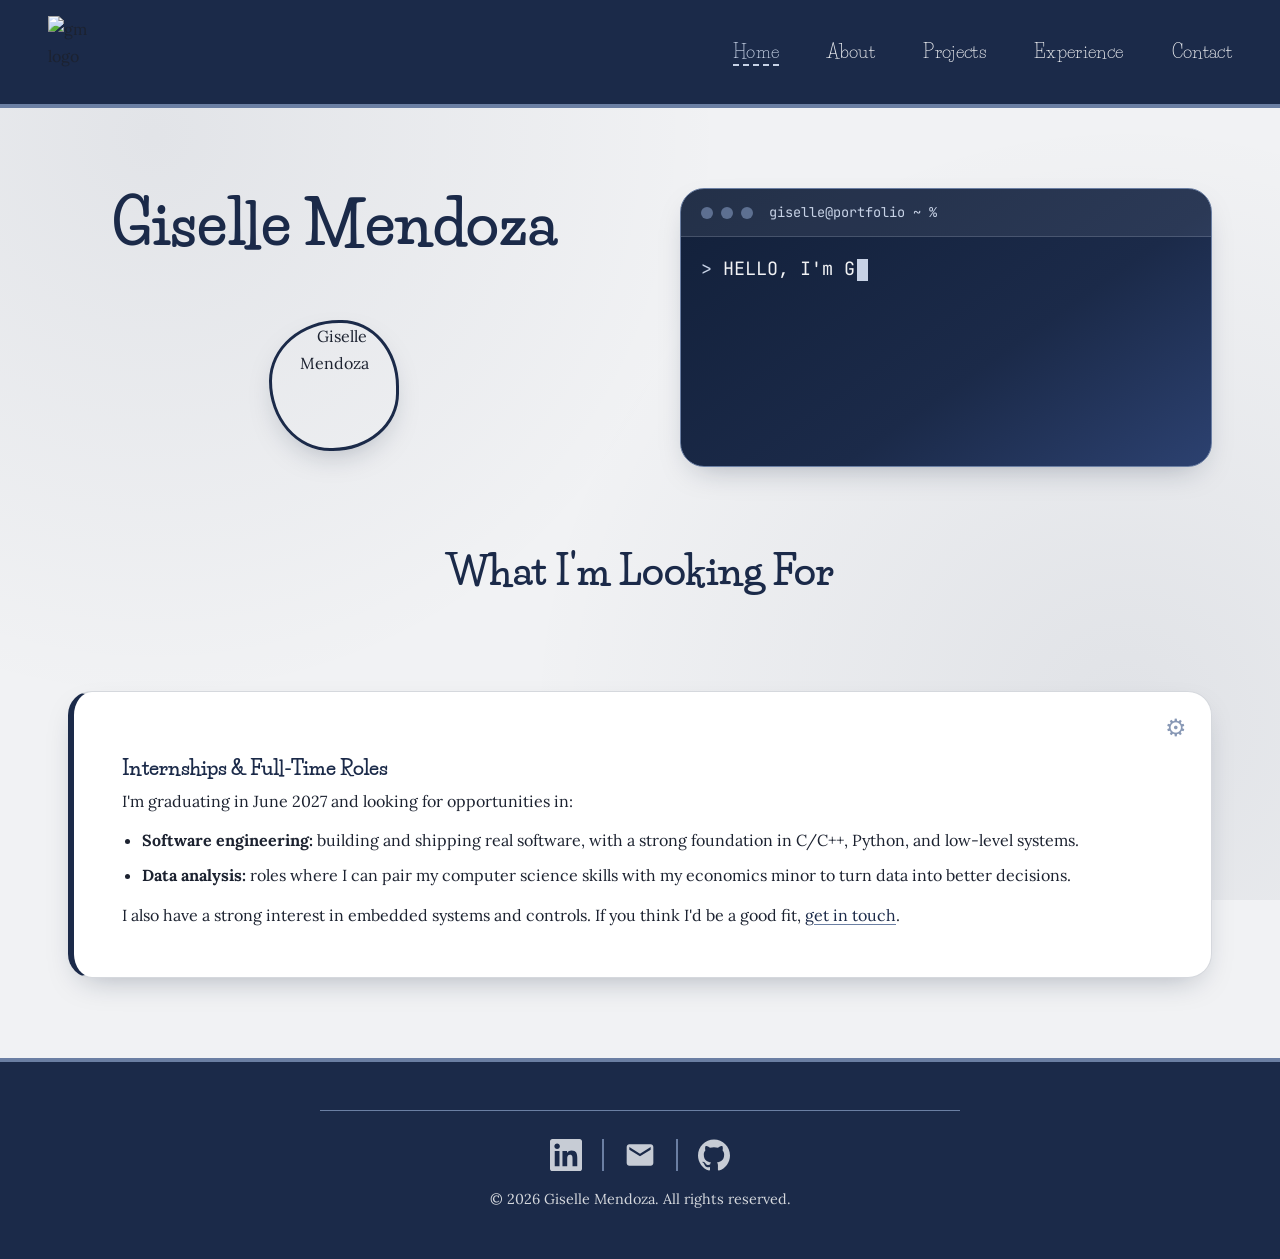
==== index.html @ f3e76660 "doneish" ====
<!DOCTYPE html>
<html lang="en">
<head>
  <meta charset="UTF-8">
  <meta name="viewport" content="width=device-width, initial-scale=1">
  <meta name="description" content="Giselle Mendoza: Computer Engineering student at UC San Diego looking for software engineering and data analysis roles">
  <title>Giselle Mendoza | Portfolio</title>

  <link rel="preconnect" href="https://fonts.googleapis.com">
  <link rel="preconnect" href="https://fonts.gstatic.com" crossorigin>
  <link href="https://fonts.googleapis.com/css2?family=Life+Savers:wght@400;700;800&family=Lora:wght@400;500&family=JetBrains+Mono:wght@400;500&display=swap" rel="stylesheet">

  <link rel="stylesheet" href="style.css">
  <noscript>
    <style>
      header nav { display: block !important; position: static !important; }
      .menu-toggle { display: none !important; }
    </style>
  </noscript>
</head>

<body>
  <header>
    <img src="logo.svg" alt="gm logo" width="150" height="150">
    <button class="menu-toggle" aria-label="Open navigation menu" aria-expanded="false">☰</button>
    <nav>
      <ul>
        <li><a href="index.html" aria-current="page">Home</a></li>
        <li><a href="about.html">About</a></li>
        <li><a href="projects.html">Projects</a></li>
        <li><a href="experience.html">Experience</a></li>
        <li><a href="contact.html">Contact</a></li>
      </ul>
    </nav>
  </header>

  <main>
    <section id="home">
      <h1>Giselle Mendoza</h1>
      <div class="terminal">
        <div class="terminal-bar" aria-hidden="true">
          <i></i><i></i><i></i>
          <span class="terminal-title">giselle@portfolio ~ %</span>
        </div>
        <p class="typewriter">
          HELLO, I'm Giselle! I love figuring out how things work.
          From circuits to code and exploring the intersection of 
          hardware and software. When I'm not building something, 
          you'll probably find me at a concert or planning my next trip
        </p>
      </div>
      <figure>
        <img src="g4.JPG" alt="Giselle Mendoza" width="500" height="500">
      </figure>
    </section>

    <section id="looking-for" class="page-section">
      <h2>What I'm Looking For</h2>
      <section class="card">
        <h3>Internships &amp; Full-Time Roles</h3>
        <p>I'm graduating in June 2027 and looking for opportunities in:</p>
        <ul>
          <li><strong>Software engineering:</strong> building and shipping real software, with a strong foundation in C/C++, Python, and low-level systems.</li>
          <li><strong>Data analysis:</strong> roles where I can pair my computer science skills with my economics minor to turn data into better decisions.</li>
        </ul>
        <p>I also have a strong interest in embedded systems and controls. If you think I'd be a good fit, <a href="contact.html">get in touch</a>.</p>
      </section>
    </section>

  </main>

  <footer>
    <hr>
    <address class="social-icons">
      <a href="https://www.linkedin.com/in/giselle-mendoza" target="_blank" rel="noopener noreferrer">
        <img src="linkedin-light.svg" alt="LinkedIn" width="32" height="32">
      </a>
      <a href="mailto:g1mendoza@ucsd.edu">
        <img src="email-light.svg" alt="Email" width="32" height="32">
      </a>
      <a href="https://github.com/g1mendoza" target="_blank" rel="noopener noreferrer">
        <img src="github-light.svg" alt="GitHub" width="32" height="32">
      </a>
    </address>
    <p>&copy; 2026 Giselle Mendoza. All rights reserved.</p>
  </footer>


  <script src="jas.js"></script>
</body>
</html>
---- style.css ----
/* ==========================================================================
   Giselle Mendoza — Personal Site
   Aesthetic: Professional (navy, light gray)
   Same layout and behavior as the original; only the colors and fonts changed.
========================================================================== */

:root {
  /* Color palette */
  --color-white: #ffffff;
  --color-page: #f1f2f4;        /* light gray page background */
  --color-gray: #d5d8dd;
  --color-gray-dark: #5b6270;
  --color-navy: #1b2a49;        /* main navy */
  --color-navy-dark: #12203a;
  --color-navy-mid: #2c4170;    /* hover shade */
  --color-steel: #6b7fa3;       /* soft blue-gray accent */
  --color-ice: #c7d2e6;         /* light highlight on navy */
  --color-text: #1c2230;

  /* Typography */
  --font-heading: "Life Savers", serif;
  --font-body: "Lora", Georgia, serif;
  --font-mono: "JetBrains Mono", "Courier New", monospace;

  /* Sizes */
  --text-lg: 1.25rem;
  --text-xl: clamp(2.25rem, 6vw, 3.75rem);

  /* Spacing */
  --space-sm: 1rem;
  --space-md: 1.75rem;
  --space-lg: 3rem;
  --space-xl: 5rem;

  /* Effects */
  --radius-soft: 1.5rem;
  --radius-frame: 55% 45% 52% 48% / 48% 52% 45% 55%;
  --shadow-soft: 0 12px 32px -14px rgba(18, 32, 58, 0.35);

  --border-ribbon: 3px solid var(--color-navy);
  --border-thin: 1px solid var(--color-navy);
}

/* Global */
* { box-sizing: border-box; }

img {
  max-width: 100%;
  height: auto;
  display: block;
}

body {
  margin: 0;
  font-family: var(--font-body);
  color: var(--color-text);
  background-color: var(--color-page);
  background-image:
    radial-gradient(circle at 12% 15%, rgba(27, 42, 73, 0.07), transparent 42%),
    radial-gradient(circle at 88% 80%, rgba(27, 42, 73, 0.08), transparent 45%);
  background-attachment: fixed;
  line-height: 1.7;
}

h1, h2, h3 {
  font-family: var(--font-heading);
  font-weight: 800;
  color: var(--color-navy);
  line-height: 1.2;
  margin-top: 0;
}

a {
  color: var(--color-navy);
  text-decoration: underline;
  text-decoration-color: var(--color-steel);
  text-underline-offset: 3px;
  transition: color 0.2s ease;
}
a:hover { color: var(--color-navy-mid); }

/* Keyboard focus indicator (only shows for Tab navigation, not mouse clicks) */
a:focus-visible,
button:focus-visible {
  outline: 3px solid var(--color-navy);
  outline-offset: 3px;
  border-radius: 4px;
}

/* Turns off movement for people who have reduced motion turned on */
@media (prefers-reduced-motion: reduce) {
  * { transition: none !important; }
}

/* Header */
header {
  position: sticky;      /* stays in place when you scroll */
  top: 0;
  z-index: 100;          /* keeps it above the cards when they slide under it */
  background-color: var(--color-navy);
  border-block-end: 4px solid var(--color-steel);
  padding: var(--space-sm) var(--space-lg);
  display: flex;
  align-items: center;
  transition: background-color 0.3s ease;
}

/* jas.js adds this class once you scroll down: the header turns see-through.
   The 4th number in rgba() is the opacity (lower = more see-through). */
header.scrolled {
  background-color: rgba(27, 42, 73, 0.85);
  backdrop-filter: blur(8px);
  -webkit-backdrop-filter: blur(8px);
}

header img {
  width: 4.5rem;
  height: 4.5rem;
  object-fit: contain;
}

/* Pushes the nav to the far right */
header nav { margin-inline-start: auto; }

header ul {
  list-style: none;
  display: flex;
  flex-wrap: wrap;
  gap: var(--space-md) var(--space-lg);
  margin: 0;
  padding: 0;
}

header a {
  color: var(--color-page);
  text-decoration: none;
  font-family: var(--font-heading);
  font-size: 1.1rem;
  letter-spacing: 0.02em;
  padding-bottom: 2px;
  border-block-end: 2px dashed transparent;
  transition: border-color 0.2s ease, color 0.2s ease;
}

/* The link for the page you're on (needs aria-current="page" in the HTML) */
header a[aria-current="page"] {
  color: var(--color-ice);
  border-block-end-color: var(--color-ice);
}

header a:hover:not([aria-current="page"]) {
  color: var(--color-ice);
  border-block-end-color: var(--color-ice);
}

header a:focus-visible,
header button:focus-visible,
footer a:focus-visible {
  outline-color: var(--color-ice);
}

/* Hamburger menu button (hidden on desktop) */
.menu-toggle {
  display: none;
  margin-left: auto;
  background: none;
  border: none;
  font-size: 2rem;
  color: var(--color-page);
  cursor: pointer;
}

/* Phone / small screen layout */
@media (max-width: 800px) {
  header { position: sticky; padding: var(--space-sm) var(--space-md); }

  .menu-toggle { display: block; }

  header nav {
    display: none;          /* hidden until jas.js adds the "open" class */
    position: absolute;
    top: 100%;
    right: 1rem;
    z-index: 10;
    background: var(--color-navy-dark);
    padding: var(--space-md);
    border-radius: var(--radius-soft);
    box-shadow: var(--shadow-soft);
    border: 1px solid var(--color-steel);
  }

  header nav.open { display: block; }

  header nav ul {
    flex-direction: column;
    gap: var(--space-sm);
  }
}

/* Home page (index.html) — two-column layout */
#home {
  display: grid;
  grid-template-columns: 1fr;
  gap: var(--space-md);
  max-width: 75rem;
  margin: 0 auto;
  padding: var(--space-lg) var(--space-md) var(--space-xl);
}

/* Portrait / narrow screens: name, then photo, then the typed intro */
#home h1       { order: 1; margin-bottom: 0; }
#home figure   { order: 2; }
#home .terminal {
  order: 3;
  width: 100%;
  max-width: 38rem;
  justify-self: center;
}

/* The "terminal window" that holds the typed intro */
.terminal {
  background: linear-gradient(145deg, var(--color-navy-dark) 0%, var(--color-navy) 60%, var(--color-navy-mid) 100%);
  border-radius: var(--radius-soft);
  box-shadow: var(--shadow-soft);
  overflow: hidden;
  border: 1px solid var(--color-steel);
}

.terminal-bar {
  display: flex;
  align-items: center;
  gap: 0.5rem;
  padding: 0.75rem 1.25rem;
  background: rgba(255, 255, 255, 0.07);
  border-bottom: 1px solid rgba(199, 210, 230, 0.2);
  font-family: var(--font-mono);
  font-size: 0.85rem;
  color: var(--color-ice);
}
.terminal-bar i {
  width: 0.75rem;
  height: 0.75rem;
  border-radius: 50%;
  background: var(--color-steel);
  opacity: 0.8;
}
.terminal-title { margin-left: 0.5rem; }

.terminal .typewriter {
  margin: 0;
  padding: var(--space-sm) 1.25rem 1.25rem;
  font-family: var(--font-mono);
  font-size: clamp(0.95rem, 1.5vw, 1.15rem);
  line-height: 1.75;
  color: var(--color-page);
}
/* The ">" at the start of the line (decorative, screen readers skip it) */
.terminal .typewriter::before {
  content: "> ";
  content: "> " / "";
  color: var(--color-ice);
}
.terminal .cursor { background: var(--color-ice); height: 1.2em; width: 0.6em; }

#home h1 {
  color: var(--color-navy);
  font-size: var(--text-xl);
  margin-bottom: var(--space-sm);
  text-align: center;
}

#home figure {
  margin: 0;
  text-align: center;
  justify-self: center;
}

#home figure img {
  width: min(65%, 280px);
  aspect-ratio: 1 / 1;
  margin-inline: auto;
  object-fit: cover;
  border-radius: var(--radius-frame);
  box-shadow: var(--shadow-soft);
  border: var(--border-ribbon);
  transition: border-radius 0.6s ease;
}

/* The blob-shaped photo smooths into a rounded rectangle on hover */
#home figure:hover img { border-radius: var(--radius-soft); }

/* Wide + horizontal screens (laptops, landscape tablets): two columns.
   Name and photo on the left, typed intro on the right. */
@media (min-width: 800px) and (orientation: landscape) {
  #home {
    grid-template-columns: 1fr 1fr;
    column-gap: var(--space-xl);
    row-gap: var(--space-md);
    align-items: start;
    padding: var(--space-xl) var(--space-md);
  }
  #home h1 { grid-column: 1; grid-row: 1; order: 0; margin-bottom: var(--space-sm); }
  #home figure { grid-column: 1; grid-row: 2; order: 0; }
  #home figure img { width: min(90%, 560px); }
  #home .terminal {
    grid-column: 2;
    grid-row: 1 / span 2;
    align-self: center;
    order: 0;
    max-width: none;
  }
}

/* Shared layout for About, Projects, Experience, Contact */
.page-section {
  display: flex;
  flex-wrap: wrap;
  gap: var(--space-xl);
  max-width: 75rem;
  margin: 0 auto;
  padding: var(--space-xl) var(--space-md);
}

.page-section > h1 {
  flex-basis: 100%;
  text-align: center;
  font-size: clamp(2.5rem, 5vw, 4rem);
  color: var(--color-navy);
  margin: 0 0 var(--space-lg);
}

/* Photos on the About page */
.page-section > figure {
  flex-basis: 100%;
  margin: 0;
  text-align: center;
}
.page-section > figure img {
  margin-inline: auto;
  border-radius: var(--radius-soft);
  border: var(--border-ribbon);
  box-shadow: var(--shadow-soft);
}

/* Cards */
.card {
  position: relative;
  flex: 1 1 100%;
  background-color: var(--color-white);
  padding: var(--space-lg);
  border-radius: var(--radius-soft);
  border: 1px solid var(--color-gray);
  border-left: 6px solid var(--color-navy);
  box-shadow: var(--shadow-soft);
  overflow: hidden;
  transition: transform 0.3s ease, box-shadow 0.3s ease, border-left-color 0.3s ease;
}

.card:hover {
  transform: translateY(-8px);
  box-shadow: 0 18px 40px -16px rgba(18, 32, 58, 0.4);
  border-left-color: var(--color-steel);
}

/* Little gear in the corner of each card */
.card::before {
  content: "⚙";
  position: absolute;
  top: 1rem;
  right: 1.5rem;
  color: var(--color-steel);
  font-size: 1.5rem;
  opacity: 0.8;
}

.card h2 { font-size: 1.7rem; margin-bottom: 0.5rem; padding-right: 2.5rem; }
.card h3 { font-size: 1.25rem; margin: 1rem 0 0.25rem; color: var(--color-navy); }
.card ul, .card ol { padding-left: 1.25rem; margin: 0.75rem 0; }
.card li { margin-bottom: 0.5rem; }
.card p { margin: 0.5rem 0 0; }
.card span { color: var(--color-gray-dark); font-size: 0.9rem; }
.card img { margin-bottom: var(--space-sm); }

/* Contact form */
fieldset {
  background: var(--color-white);
  border: 1px solid var(--color-gray);
  border-radius: var(--radius-soft);
  padding: var(--space-md);
  flex: 1 1 100%;
}
legend {
  font-family: var(--font-heading);
  color: var(--color-navy);
  padding: 0 0.5rem;
}
label { display: block; margin-top: 1rem; }
input, textarea {
  width: 100%;
  background: var(--color-page);
  color: var(--color-text);
  border: 1px solid var(--color-gray);
  border-radius: 8px;
  padding: 0.6rem;
  font: inherit;
}
input:focus, textarea:focus {
  outline: 2px solid var(--color-navy-mid);
  background: var(--color-white);
}
progress { display: block; width: 100%; margin: 1rem 0; accent-color: var(--color-navy-mid); }

button[type="submit"], #thanks button {
  background: var(--color-navy);
  color: var(--color-white);
  border: none;
  border-radius: 999px;
  padding: 0.6rem 1.5rem;
  font-family: var(--font-heading);
  cursor: pointer;
  transition: background 0.2s ease;
}
button[type="submit"]:hover, #thanks button:hover { background: var(--color-navy-mid); }

dialog {
  margin: auto;
  background: var(--color-white);
  color: var(--color-text);
  border: 1px solid var(--color-gray);
  border-radius: var(--radius-soft);
  padding: var(--space-md);
}
dialog::backdrop { background: rgba(18, 32, 58, 0.6); }

/* Footer */
footer {
  background-color: var(--color-navy);
  border-block-start: 4px solid var(--color-steel);
  color: var(--color-gray);
  padding: var(--space-lg) var(--space-md);
  text-align: center;
}

footer p {
  margin: 0;
  font-size: 0.9rem;
}

/* Extra sections on the home page */
.page-section > h2 {
  flex-basis: 100%;
  text-align: center;
  font-size: clamp(1.8rem, 4vw, 2.5rem);
  color: var(--color-navy);
  margin: 0 0 var(--space-sm);
}

/* The home page sections sit closer to the intro above them */
#home + .page-section,
.page-section + .page-section {
  padding-top: 0;
}

/* Tighter grid for side-by-side cards */
.page-section.compact { gap: var(--space-md); }
.card-half { flex: 1 1 20rem; }
.card h4 {
  font-family: var(--font-heading);
  font-size: 1.1rem;
  color: var(--color-navy-mid);
  margin: 1.25rem 0 0.1rem;
}

/* Pill-shaped tags (for the places you've been) */
.tags {
  display: flex;
  flex-wrap: wrap;
  gap: 0.5rem;
  list-style: none;
  padding: 0;
  margin: 0.75rem 0 0;
}
.card ul.tags { padding-left: 0; }
.tags li {
  background: var(--color-page);
  border: 1px solid var(--color-gray);
  border-radius: 999px;
  padding: 0.2rem 0.9rem;
  margin: 0;
  font-size: 0.95rem;
}

/* About page: text on the left, photo on the right */
.about-layout {
  flex-basis: 100%;
  display: grid;
  grid-template-columns: minmax(0, 1fr) 20rem;
  gap: var(--space-xl);
  align-items: start;
}

.about-main {
  display: flex;
  flex-direction: column;
  gap: var(--space-lg);
}
.about-main .card { flex: none; }

.about-subheading {
  font-size: clamp(1.8rem, 4vw, 2.5rem);
  color: var(--color-navy);
  margin: var(--space-md) 0 0;
}

/* The photo stays in view on the right as you scroll */
.about-photo {
  position: sticky;
  top: 8rem;
  margin: 0;
}
.about-photo img {
  width: 100%;
  border-radius: var(--radius-soft);
  border: var(--border-ribbon);
  box-shadow: var(--shadow-soft);
}

/* Coursework groups side by side */
.course-columns {
  display: grid;
  grid-template-columns: repeat(2, 1fr);
  gap: var(--space-lg);
  align-items: start;
  margin-top: var(--space-sm);
}
.course-columns h3 { margin-top: 0; }
.course-columns div > ul + h3 { margin-top: var(--space-md); }

/* Tablets and phones: photo goes on top, everything stacks */
@media (max-width: 900px) {
  .about-layout { grid-template-columns: 1fr; gap: var(--space-lg); }
  .about-photo {
    order: -1;
    position: static;
    max-width: 20rem;
    margin-inline: auto;
  }
  .course-columns { grid-template-columns: 1fr; }
}

/* Typewriter intro */
.typewriter { min-height: 1.6em; }

.cursor {
  display: inline-block;
  width: 2px;
  height: 1.1em;
  margin-left: 2px;
  vertical-align: text-bottom;
  background: var(--color-navy);
  animation: blink 1s steps(1) infinite;
}
@keyframes blink { 50% { opacity: 0; } }

/* Text that screen readers can read but isn't shown on the page */
.sr-only {
  position: absolute;
  width: 1px;
  height: 1px;
  margin: -1px;
  padding: 0;
  overflow: hidden;
  clip: rect(0, 0, 0, 0);
  white-space: nowrap;
  border: 0;
}

/* Home page: name and photo fade in when the page loads */
@keyframes fade-up {
  from { opacity: 0; transform: translateY(16px); }
  to   { opacity: 1; transform: none; }
}
#home h1     { animation: fade-up 0.8s ease both; }
#home figure { animation: fade-up 0.8s ease 0.3s both; }

@media (prefers-reduced-motion: reduce) {
  #home h1, #home figure { animation: none; }
  .cursor { animation: none; }
}

/* Footer: line, then icon links separated by little dividers */
footer hr {
  border: 0;
  border-top: 1px solid var(--color-steel);
  max-width: 40rem;
  margin: 0 auto var(--space-md);
}

.social-icons {
  display: flex;
  justify-content: center;
  align-items: center;
  margin-bottom: var(--space-sm);
  font-style: normal;
}
.social-icons a {
  display: flex;
  padding: 0 1.25rem;
  border: 0;
  text-decoration: none;
}
.social-icons a + a { border-left: 2px solid var(--color-steel); }
.social-icons img {
  width: 2rem;
  height: 2rem;
  opacity: 0.85;
  transition: opacity 0.2s ease, transform 0.2s ease;
}
.social-icons a:hover img,
.social-icons a:focus-visible img {
  opacity: 1;
  transform: translateY(-3px);
}

/* Contact page */
#contact { gap: var(--space-lg); }

.contact-grid {
  flex-basis: 100%;
  width: 100%;
  max-width: 46rem;
  margin: 0 auto;
  padding: 0;
  list-style: none;
  display: grid;
  grid-template-columns: repeat(2, minmax(0, 1fr));
  gap: var(--space-md);
}

.contact-tile {
  display: flex;
  align-items: center;
  gap: 1rem;
  padding: 0.9rem 1.25rem;
  background: var(--color-white);
  border: 1px solid var(--color-gray);
  border-radius: 999px;
  box-shadow: 0 2px 8px rgba(18, 32, 58, 0.08);
  color: var(--color-navy);
  text-decoration: none;
  transition: transform 0.2s ease, box-shadow 0.2s ease, border-color 0.2s ease;
}
.contact-tile:hover {
  transform: translateY(-4px);
  box-shadow: var(--shadow-soft);
  border-color: var(--color-steel);
  color: var(--color-navy);
}

.icon-badge {
  flex: none;
  display: grid;
  place-items: center;
  width: 3rem;
  height: 3rem;
  border-radius: 50%;
  background: var(--color-navy);
}
.icon-badge img { width: 1.5rem; height: 1.5rem; }

.tile-text { min-width: 0; overflow-wrap: anywhere; font-size: 0.95rem; }

/* Message form: a centered square card */
#contact-form {
  flex: 0 1 34rem;
  width: 100%;
  max-width: 34rem;
  margin: 0 auto;
  aspect-ratio: 1 / 1;          /* square (grows taller if the content needs it) */
  display: flex;
  flex-direction: column;
  background: var(--color-white);
  border: 1px solid var(--color-gray);
  border-radius: var(--radius-soft);
  box-shadow: var(--shadow-soft);
  padding: var(--space-md);
}
#contact-form fieldset {
  flex: 1;
  display: flex;
  flex-direction: column;
  min-width: 0;
  padding: 0;
  border: 0;
  background: none;
}
#contact-form legend {
  margin: 0 auto 0.5rem;
  padding: 0;
  font-size: 1.6rem;
  color: var(--color-navy);
}
#contact-form label { margin-top: 0.75rem; }
#contact-form textarea {
  flex: 1 1 6rem;
  min-height: 6rem;
  resize: none;
}
#contact-form progress { margin: 1rem 0 0.75rem; }
#contact-form button[type="submit"] { align-self: center; }

@media (max-width: 600px) {
  .contact-grid { grid-template-columns: 1fr; }
}

/* ==========================================================================
   Projects page
========================================================================== */
.projects-page { gap: var(--space-md); justify-content: center; }

.projects-intro {
  flex-basis: 100%;
  max-width: none;
  padding-inline: max(0px, calc((100% - 42rem) / 2));
  margin: 0;
  text-align: center;
  font-size: 1.1rem;
  color: var(--color-gray-dark);
}

/* Filter bar */
.projects-filter {
  display: flex;
  flex-wrap: wrap;
  justify-content: center;
  gap: 0.25rem;
  margin: var(--space-sm) auto 0;
  padding: 0.35rem;
  background: var(--color-white);
  border: 1px solid var(--color-gray);
  border-radius: 999px;
  box-shadow: 0 2px 8px rgba(18, 32, 58, 0.08);
}
.filter-button {
  border: 0;
  background: transparent;
  color: var(--color-navy);
  font-family: var(--font-heading);
  font-size: 1rem;
  padding: 0.6rem 1.25rem;
  border-radius: 999px;
  cursor: pointer;
  transition: background-color 0.25s ease, color 0.25s ease;
}
.filter-button:hover:not(.active) { background: rgba(27, 42, 73, 0.08); }
.filter-button.active { background: var(--color-navy); color: var(--color-white); }

/* Card grid */
.project-grid {
  flex-basis: 100%;
  margin: var(--space-sm) 0 0;
  padding: 0;
  list-style: none;
  display: flex;
  flex-wrap: wrap;
  justify-content: center;
  gap: var(--space-md);
}
.project-item { display: grid; flex: 0 1 20rem; }
.project-item[hidden] { display: none; }

/* Cards fade up as you scroll to them */
.reveal {
  opacity: 0;
  transform: translateY(24px);
  transition: opacity 0.6s ease, transform 0.6s ease;
  transition-delay: calc(var(--i, 0) * 70ms);
}
.reveal.visible { opacity: 1; transform: none; }

/* Cards pop in when a filter shows them */
@keyframes pop-in {
  from { opacity: 0; transform: scale(0.94); }
  to   { opacity: 1; transform: none; }
}
.project-item.pop { animation: pop-in 0.35s ease both; }

.project-card {
  display: flex;
  flex-direction: column;
  height: 100%;
  background: var(--color-white);
  border: 1px solid var(--color-gray);
  border-radius: 1.25rem;
  overflow: hidden;
  box-shadow: 0 4px 14px rgba(18, 32, 58, 0.08);
  cursor: pointer;
  transition: transform 0.3s ease, box-shadow 0.3s ease, border-color 0.3s ease;
}
.project-card:hover {
  transform: translateY(-8px);
  box-shadow: 0 18px 36px -14px rgba(18, 32, 58, 0.4);
  border-color: var(--color-steel);
}

.project-banner {
  display: flex;
  align-items: center;
  justify-content: space-between;
  gap: 1rem;
  padding: 1.1rem 1.25rem;
  background: linear-gradient(135deg, var(--color-navy-dark), var(--color-navy-mid));
}
.tag-embedded .project-banner { background: linear-gradient(135deg, #12203a, #2c4170); }
.tag-controls .project-banner { background: linear-gradient(135deg, #1b2a49, #6b7fa3); }
.tag-hardware .project-banner { background: linear-gradient(135deg, #0e1a30, #3f5a8f); }

.project-course {
  font-family: var(--font-heading);
  font-size: 1.35rem;
  letter-spacing: 0.02em;
  color: var(--color-white);
}
.project-topic {
  padding: 0.15rem 0.75rem;
  font-size: 0.8rem;
  letter-spacing: 0.06em;
  text-transform: uppercase;
  color: var(--color-ice);
  border: 1px solid rgba(199, 210, 230, 0.45);
  border-radius: 999px;
}

.project-body {
  display: flex;
  flex-direction: column;
  gap: 0.7rem;
  flex: 1;
  padding: 1.25rem;
}
.project-body h3 { margin: 0; font-size: 1.2rem; }
.project-summary {
  margin: 0;
  font-size: 0.95rem;
  color: var(--color-gray-dark);
  display: -webkit-box;
  -webkit-line-clamp: 3;
  -webkit-box-orient: vertical;
  overflow: hidden;
}

.chips {
  display: flex;
  flex-wrap: wrap;
  gap: 0.4rem;
  margin: 0;
  padding: 0;
  list-style: none;
}
.chips li.more { color: var(--color-gray-dark); background: transparent; border: 1px dashed var(--color-gray); }
.chips li {
  margin: 0;
  padding: 0.15rem 0.7rem;
  font-size: 0.8rem;
  color: var(--color-navy);
  background: rgba(27, 42, 73, 0.08);
  border-radius: 999px;
}

.project-foot {
  display: flex;
  align-items: center;
  justify-content: space-between;
  gap: 0.5rem;
  margin-top: auto;
  padding-top: 0.85rem;
  border-top: 1px solid var(--color-gray);
}
.project-team { font-size: 0.85rem; color: var(--color-gray-dark); }

.learn-more {
  display: inline-flex;
  align-items: center;
  gap: 0.4rem;
  padding: 0;
  border: 0;
  background: none;
  font-family: var(--font-heading);
  font-size: 1rem;
  color: var(--color-navy);
  cursor: pointer;
}
.learn-more span { transition: transform 0.2s ease; }
.project-card:hover .learn-more span,
.learn-more:focus-visible span { transform: translateX(6px); }

/* Pop-up with project details */
.project-modal {
  width: min(42rem, 92vw);
  max-height: min(85vh, 50rem);
  padding: 0;
  border: 0;
  border-radius: 1.25rem;
  overflow: hidden;
  background: var(--color-white);
  color: var(--color-text);
  box-shadow: 0 30px 80px -20px rgba(18, 32, 58, 0.6);
}
.project-modal[open] {
  display: flex;
  flex-direction: column;
  animation: modal-in 0.3s ease;
}
.project-modal::backdrop {
  background: rgba(18, 32, 58, 0.65);
  backdrop-filter: blur(4px);
}
@keyframes modal-in {
  from { opacity: 0; transform: translateY(24px) scale(0.97); }
  to   { opacity: 1; transform: none; }
}

.modal-header {
  flex: none;
  display: flex;
  align-items: center;
  gap: 1rem;
  padding: 1.25rem 1.5rem;
  color: var(--color-white);
  background: linear-gradient(135deg, var(--color-navy-dark), var(--color-navy));
}
.modal-header h2 { margin: 0; font-size: 1.25rem; color: var(--color-white); }
.modal-sub { margin: 0.2rem 0 0; font-size: 0.9rem; color: var(--color-ice); }
.modal-close {
  flex: none;
  margin-left: auto;
  width: 2.25rem;
  height: 2.25rem;
  font-size: 1.4rem;
  line-height: 1;
  color: var(--color-white);
  background: transparent;
  border: 1px solid rgba(255, 255, 255, 0.35);
  border-radius: 50%;
  cursor: pointer;
  transition: background 0.2s ease;
}
.modal-close:hover { background: rgba(255, 255, 255, 0.18); }

.modal-body { flex: 1; padding: 1.25rem 1.5rem; overflow-y: auto; }
.modal-body h3 { margin: 1.25rem 0 0.5rem; font-size: 1.05rem; color: var(--color-navy); }
.modal-body h3:first-child { margin-top: 0; }
.modal-list { margin: 0; padding-left: 1.25rem; }
.modal-list li { margin-bottom: 0.6rem; }

.modal-footer {
  flex: none;
  display: flex;
  flex-wrap: wrap;
  align-items: center;
  justify-content: space-between;
  gap: 0.75rem;
  padding: 1rem 1.5rem;
  background: var(--color-page);
  border-top: 1px solid var(--color-gray);
}
.modal-links { display: flex; flex-wrap: wrap; gap: 0.5rem; }
.modal-link {
  display: inline-block;
  padding: 0.55rem 1.1rem;
  font-family: var(--font-heading);
  font-size: 0.95rem;
  color: var(--color-white);
  text-decoration: none;
  background: var(--color-navy);
  border-radius: 999px;
  transition: background 0.2s ease, transform 0.2s ease;
}
.modal-link:hover { color: var(--color-white); background: var(--color-navy-mid); transform: translateY(-2px); }

.modal-nav { display: flex; gap: 0.5rem; }
.modal-nav button {
  width: 2.5rem;
  height: 2.5rem;
  font-size: 1.4rem;
  line-height: 1;
  color: var(--color-navy);
  background: var(--color-white);
  border: 1px solid var(--color-gray);
  border-radius: 50%;
  cursor: pointer;
  transition: background 0.2s ease, color 0.2s ease;
}
.modal-nav button:hover { color: var(--color-white); background: var(--color-navy); border-color: var(--color-navy); }

@media (max-width: 600px) {
  .filter-button { padding: 0.45rem 0.7rem; font-size: 0.9rem; }
  .project-modal { width: 94vw; max-height: 90vh; }
  .modal-header { padding: 1rem; }
  .modal-body { padding: 1rem; }
  .modal-footer { padding: 0.75rem 1rem; }
}


/* ==========================================================================
   Experience page: a small card for each class I taught
========================================================================== */
.classes-heading {
  margin: var(--space-md) 0 0.75rem;
  padding-top: var(--space-md);
  border-top: 1px solid var(--color-gray);
  font-size: 1.3rem;
}

.class-grid {
  display: grid;
  grid-template-columns: repeat(2, minmax(0, 1fr));
  gap: var(--space-sm);
}
@media (max-width: 700px) {
  .class-grid { grid-template-columns: 1fr; }
}

.class-card {
  display: flex;
  flex-direction: column;
  gap: 0.5rem;
  padding: 1.1rem 1.25rem;
  background: var(--color-page);
  border: 1px solid var(--color-gray);
  border-left: 4px solid var(--color-navy);
  border-radius: 0.9rem;
  transition: transform 0.25s ease, box-shadow 0.25s ease, border-left-color 0.25s ease;
}
.class-card:hover {
  transform: translateY(-4px);
  box-shadow: 0 10px 22px -12px rgba(18, 32, 58, 0.4);
  border-left-color: var(--color-steel);
}
.class-card h4 { margin: 0; font-size: 1.1rem; color: var(--color-navy); }
.card .class-card p { margin: 0; font-size: 0.95rem; }
.card .class-card .class-meta {
  font-size: 0.8rem;
  letter-spacing: 0.04em;
  text-transform: uppercase;
  color: var(--color-gray-dark);
}
.class-card .chips { margin: auto 0 0; padding: 0.25rem 0 0; }
.class-card .chips li { background: var(--color-white); border: 1px solid var(--color-gray); }

/* Overall dates under an organization name */
.card .org-dates {
  margin: -0.25rem 0 0.5rem;
  font-size: 0.95rem;
  color: var(--color-gray-dark);
}

/* Short bullet points inside each class card */
.class-card .class-points {
  margin: 0;
  padding-left: 1.1rem;
  font-size: 0.95rem;
}
.class-card .class-points li { margin: 0 0 0.3rem; }
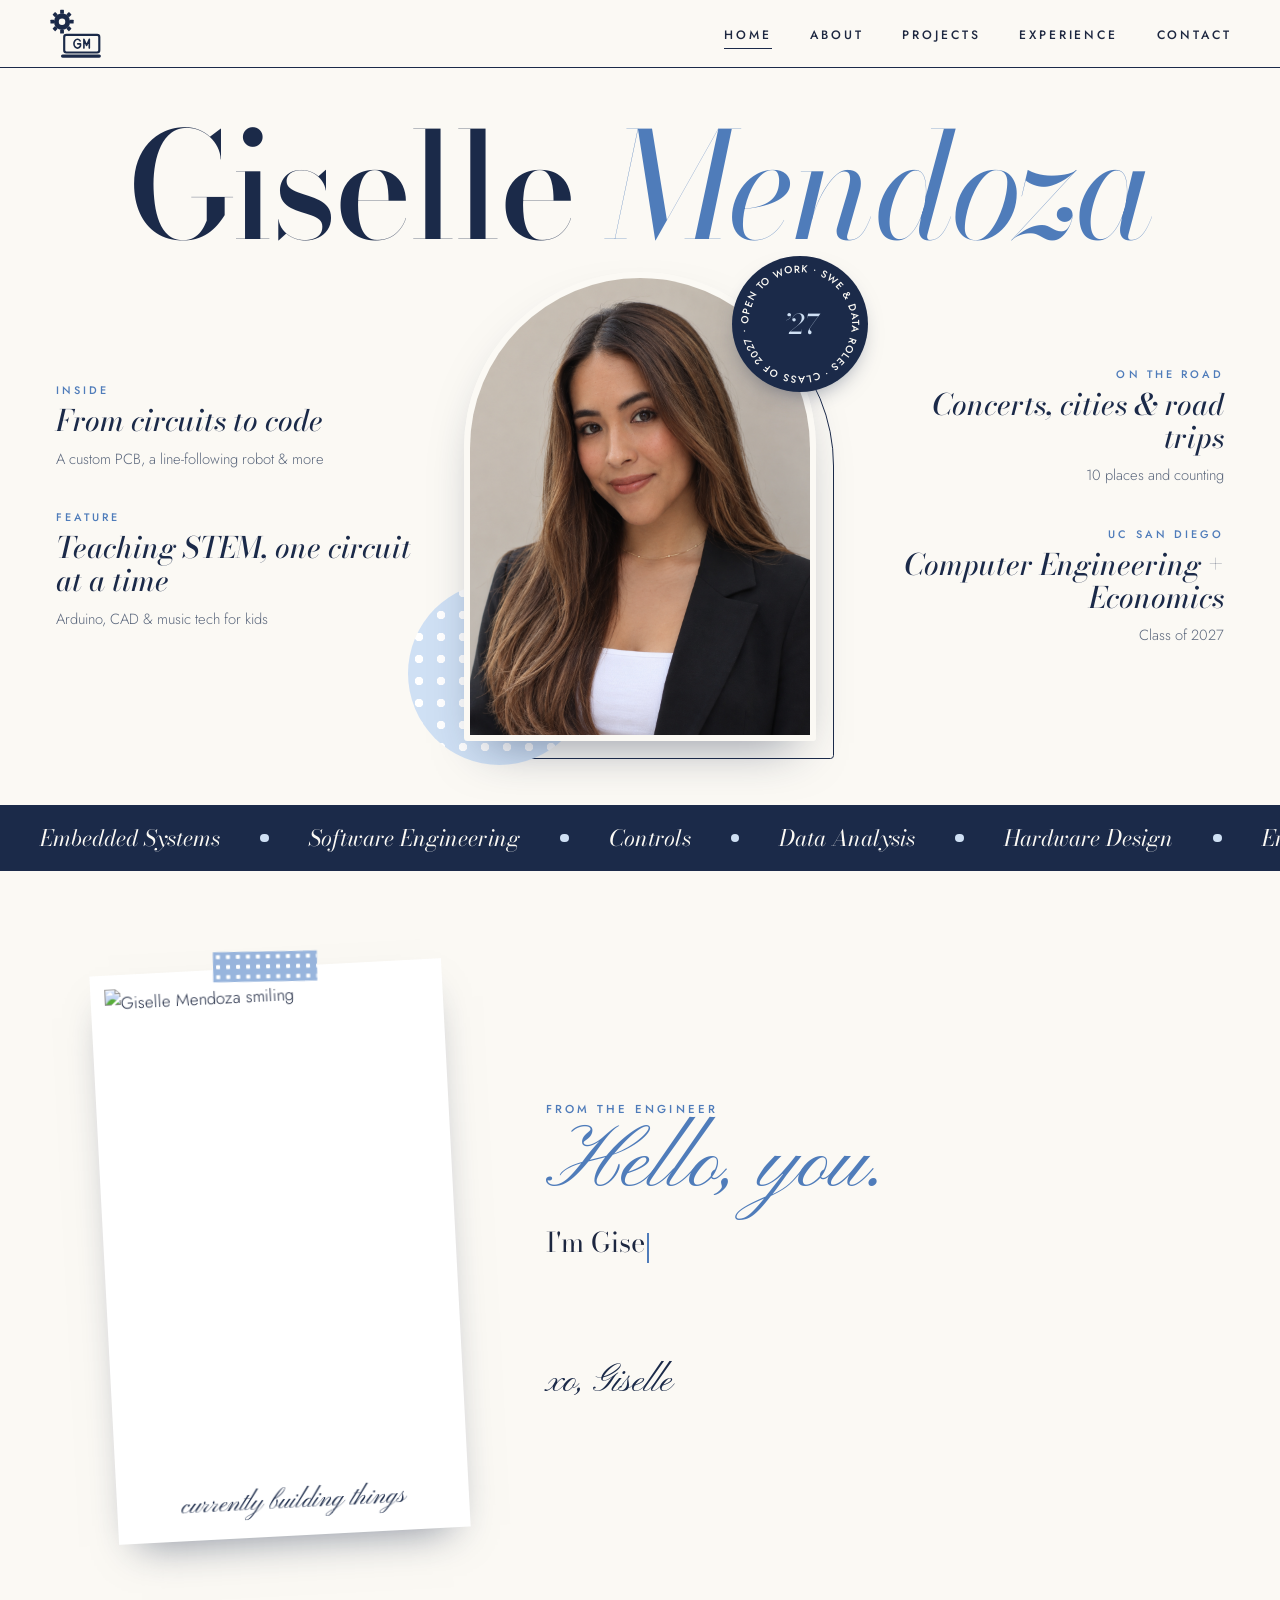
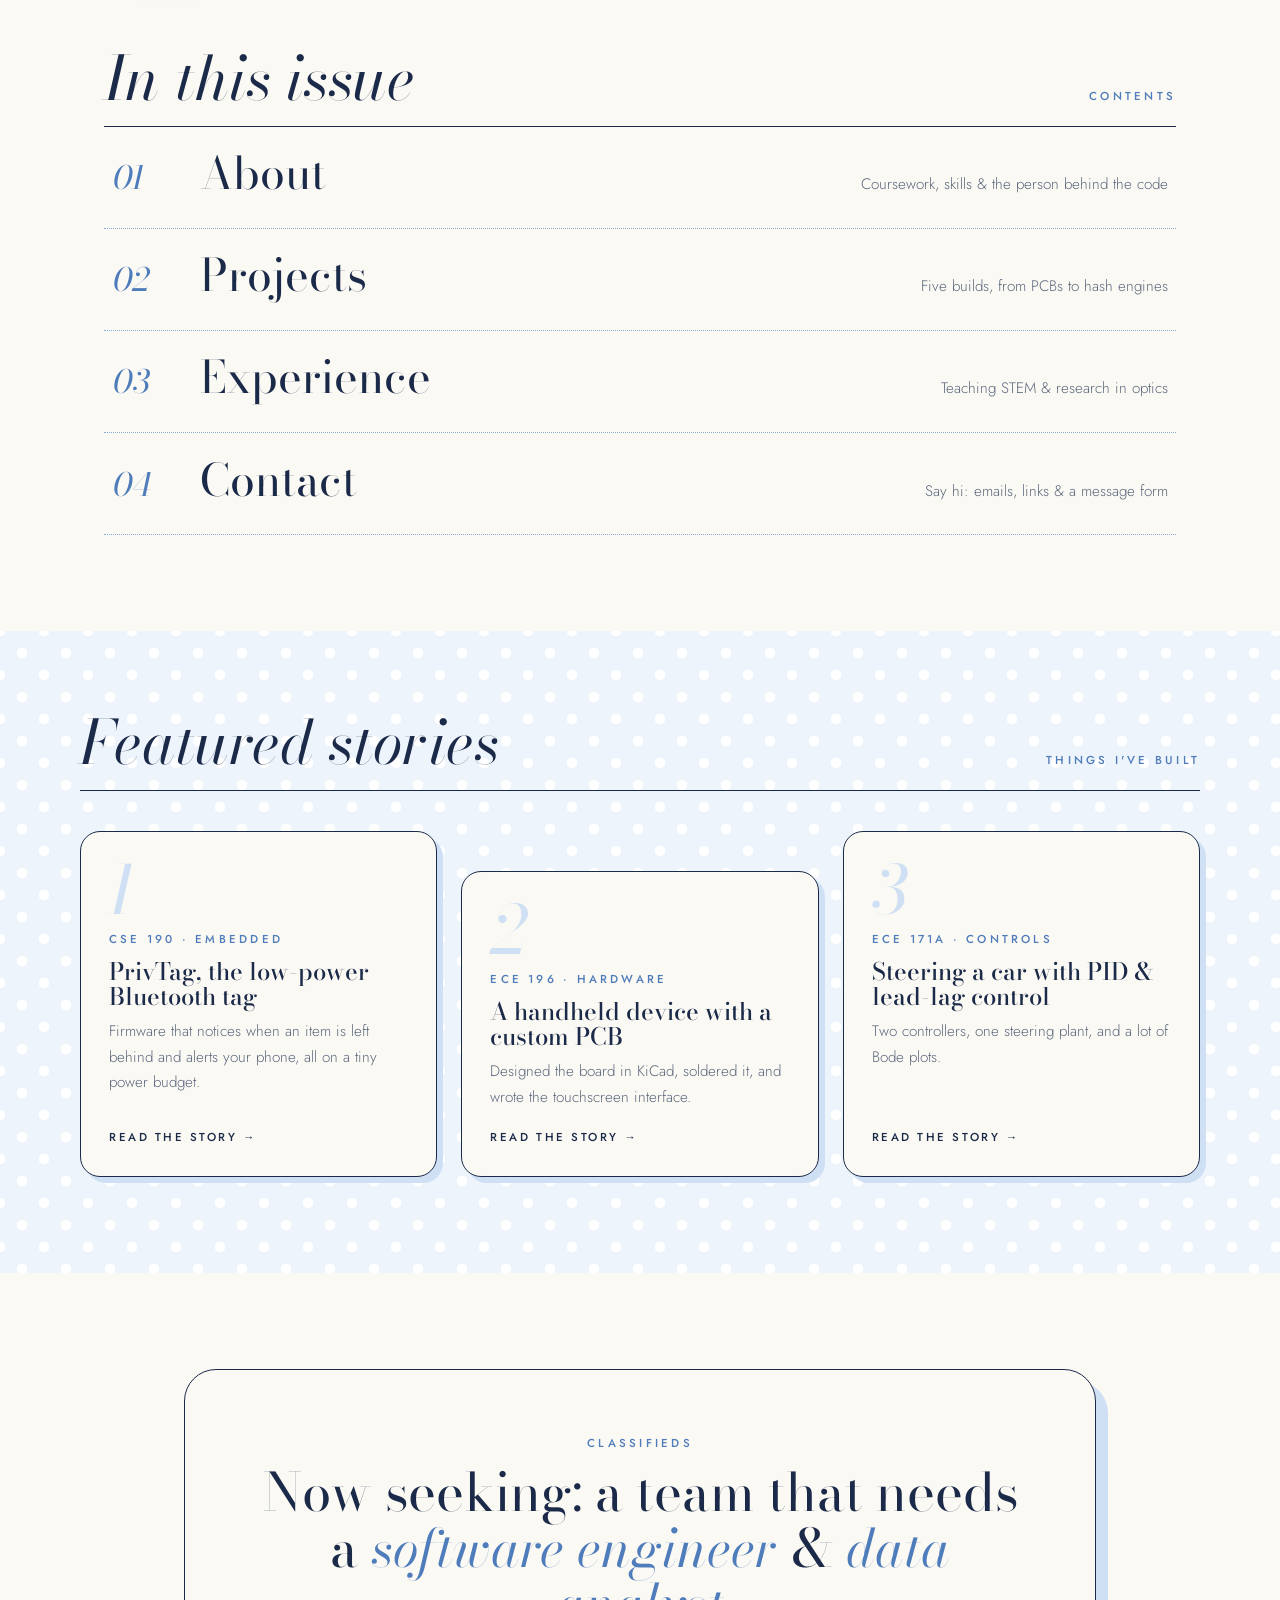
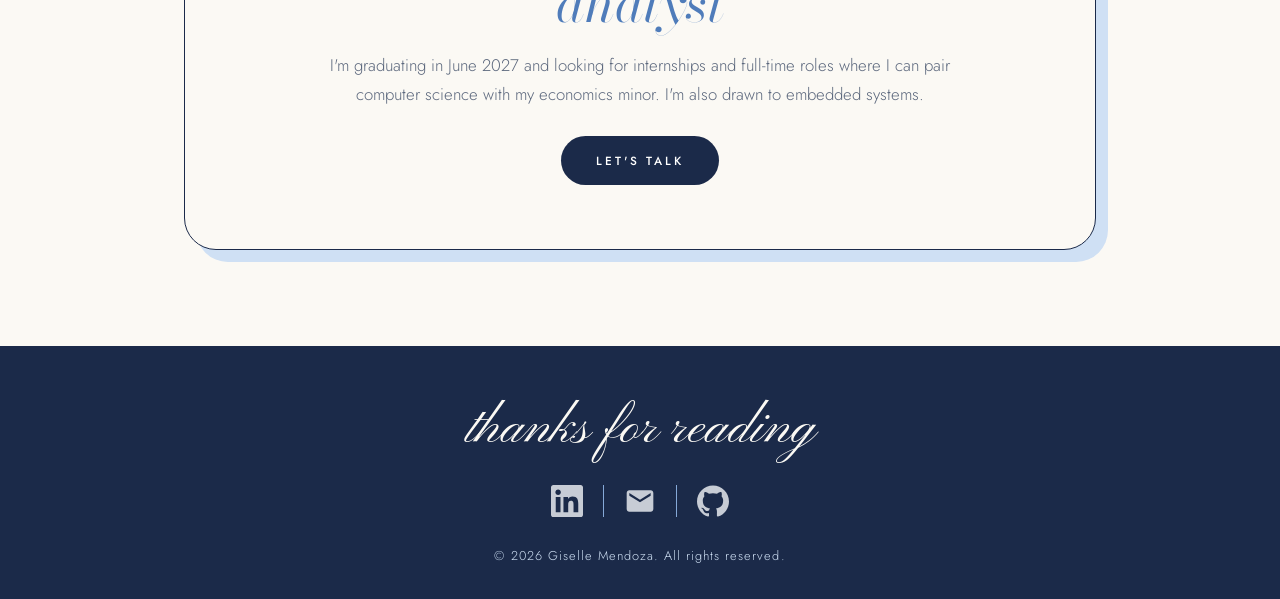
==== commit 099d9853: "newstyle" ====
--- a/index.html
+++ b/index.html
@@ -8,20 +8,24 @@
 
   <link rel="preconnect" href="https://fonts.googleapis.com">
   <link rel="preconnect" href="https://fonts.gstatic.com" crossorigin>
-  <link href="https://fonts.googleapis.com/css2?family=Life+Savers:wght@400;700;800&family=Lora:wght@400;500&family=JetBrains+Mono:wght@400;500&display=swap" rel="stylesheet">
-
-  <link rel="stylesheet" href="style.css">
+  <link href="https://fonts.googleapis.com/css2?family=Bodoni+Moda:ital,wght@0,400;0,500;0,600;1,400;1,500;1,600&family=Jost:wght@300;400;500&family=Pinyon+Script&display=swap" rel="stylesheet">
+
+  <link rel="stylesheet" href="newStyle.css">
+  <script>document.documentElement.classList.add("js");</script>
   <noscript>
     <style>
-      header nav { display: block !important; position: static !important; }
+      .masthead nav { display: block !important; position: static !important; }
       .menu-toggle { display: none !important; }
     </style>
   </noscript>
 </head>
 
 <body>
-  <header>
-    <img src="logo.svg" alt="gm logo" width="150" height="150">
+
+  <header class="masthead">
+    <a class="brand" href="index.html" aria-label="Giselle Mendoza, home">
+      <img src="logo-navy.svg" alt="gm logo" width="150" height="150">
+    </a>
     <button class="menu-toggle" aria-label="Open navigation menu" aria-expanded="false">☰</button>
     <nav>
       <ul>
@@ -35,44 +39,175 @@
   </header>
 
   <main>
-    <section id="home">
-      <h1>Giselle Mendoza</h1>
-      <div class="terminal">
-        <div class="terminal-bar" aria-hidden="true">
-          <i></i><i></i><i></i>
-          <span class="terminal-title">giselle@portfolio ~ %</span>
+    <!-- ============ COVER ============ -->
+    <section class="cover" aria-labelledby="cover-title">
+      <h1 id="cover-title" class="cover-title">Giselle <em>Mendoza</em></h1>
+
+      <div class="cover-stage">
+        <ul class="cover-lines cover-lines--left">
+          <li>
+            <small>Inside</small>
+            <strong>From circuits to code</strong>
+            <span>A custom PCB, a line-following robot &amp; more</span>
+          </li>
+          <li>
+            <small>Feature</small>
+            <strong>Teaching STEM, one circuit at a time</strong>
+            <span>Arduino, CAD &amp; music tech for kids</span>
+          </li>
+        </ul>
+
+        <figure class="cover-photo">
+          <div class="arch">
+            <img src="pheadshot.png" alt="Giselle Mendoza" width="500" height="650">
+          </div>
+          <div class="badge" aria-hidden="true">
+            <svg viewBox="0 0 200 200">
+              <defs><path id="badge-circle" d="M100,100 m-76,0 a76,76 0 1,1 152,0 a76,76 0 1,1 -152,0"/></defs>
+              <text>
+                <textPath href="#badge-circle" textLength="470" lengthAdjust="spacing">OPEN TO WORK • SWE &amp; DATA ROLES • CLASS OF 2027 •</textPath>
+              </text>
+            </svg>
+            <span class="badge-center">’27</span>
+          </div>
+        </figure>
+
+        <ul class="cover-lines cover-lines--right">
+          <li>
+            <small>On the road</small>
+            <strong>Concerts, cities &amp; road trips</strong>
+            <span>10 places and counting</span>
+          </li>
+          <li>
+            <small>UC San Diego</small>
+            <strong>Computer Engineering + Economics</strong>
+            <span>Class of 2027</span>
+          </li>
+        </ul>
+      </div>
+    </section>
+
+    <!-- ============ TICKER ============ -->
+    <div class="ticker" aria-label="Interests: embedded systems, software engineering, controls, data analysis, hardware design">
+      <div class="ticker-track">
+        <ul>
+          <li>Embedded Systems</li><li>Software Engineering</li><li>Controls</li><li>Data Analysis</li><li>Hardware Design</li>
+        </ul>
+        <ul aria-hidden="true">
+          <li>Embedded Systems</li><li>Software Engineering</li><li>Controls</li><li>Data Analysis</li><li>Hardware Design</li>
+        </ul>
+      </div>
+    </div>
+
+    <!-- ============ LETTER FROM THE EDITOR ============ -->
+    <section class="letter" aria-labelledby="letter-title">
+      <figure class="polaroid reveal">
+        <img src="g1.JPG" alt="Giselle Mendoza smiling" width="400" height="500">
+        <figcaption>currently building things</figcaption>
+      </figure>
+
+      <div class="letter-text">
+        <p class="eyebrow">From the Engineer</p>
+        <h2 id="letter-title" class="script">Hello, you.</h2>
+        <p class="typewriter">
+          I'm Giselle! I love figuring out how things work. When 
+          I'm not building something, you'll probably find me at a concert or
+          planning my next trip.
+        </p>
+        <p class="signature">xo, Giselle</p>
+      </div>
+    </section>
+
+    <!-- ============ CONTENTS ============ -->
+    <section class="contents" aria-labelledby="contents-title">
+      <div class="section-head">
+        <h2 id="contents-title">In this issue</h2>
+        <p class="eyebrow">Contents</p>
+      </div>
+      <ol class="toc">
+        <li class="reveal">
+          <a href="about.html">
+            <span class="num">01</span>
+            <span class="name">About</span>
+            <span class="blurb">Coursework, skills &amp; the person behind the code</span>
+          </a>
+        </li>
+        <li class="reveal">
+          <a href="projects.html">
+            <span class="num">02</span>
+            <span class="name">Projects</span>
+            <span class="blurb">Five builds, from PCBs to hash engines</span>
+          </a>
+        </li>
+        <li class="reveal">
+          <a href="experience.html">
+            <span class="num">03</span>
+            <span class="name">Experience</span>
+            <span class="blurb">Teaching STEM &amp; research in optics</span>
+          </a>
+        </li>
+        <li class="reveal">
+          <a href="contact.html">
+            <span class="num">04</span>
+            <span class="name">Contact</span>
+            <span class="blurb">Say hi: emails, links &amp; a message form</span>
+          </a>
+        </li>
+      </ol>
+    </section>
+
+    <!-- ============ FEATURED STORIES ============ -->
+    <section class="featured" aria-labelledby="featured-title">
+      <div class="featured-inner">
+        <div class="section-head">
+          <h2 id="featured-title">Featured stories</h2>
+          <p class="eyebrow">Things I've built</p>
         </div>
-        <p class="typewriter">
-          HELLO, I'm Giselle! I love figuring out how things work.
-          From circuits to code and exploring the intersection of 
-          hardware and software. When I'm not building something, 
-          you'll probably find me at a concert or planning my next trip
+        <div class="stories">
+          <a class="story reveal" href="projects.html#privtag">
+            <span class="story-num">1</span>
+            <p class="eyebrow">CSE 190 · Embedded</p>
+            <h3>PrivTag, the low-power Bluetooth tag</h3>
+            <p>Firmware that notices when an item is left behind and alerts your phone, all on a tiny power budget.</p>
+            <span class="more">Read the story →</span>
+          </a>
+          <a class="story reveal" href="projects.html#assistive-routine-device">
+            <span class="story-num">2</span>
+            <p class="eyebrow">ECE 196 · Hardware</p>
+            <h3>A handheld device with a custom PCB</h3>
+            <p>Designed the board in KiCad, soldered it, and wrote the touchscreen interface.</p>
+            <span class="more">Read the story →</span>
+          </a>
+          <a class="story reveal" href="projects.html#vehicle-steering-control">
+            <span class="story-num">3</span>
+            <p class="eyebrow">ECE 171A · Controls</p>
+            <h3>Steering a car with PID &amp; lead-lag control</h3>
+            <p>Two controllers, one steering plant, and a lot of Bode plots.</p>
+            <span class="more">Read the story →</span>
+          </a>
+        </div>
+      </div>
+    </section>
+
+    <!-- ============ CLASSIFIEDS ============ -->
+    <section class="seeking" aria-labelledby="seeking-title">
+      <div class="seeking-card reveal">
+        <p class="eyebrow">Classifieds</p>
+        <h2 id="seeking-title">Now seeking: a team that needs a <em>software engineer</em> &amp; <em>data analyst</em></h2>
+        <p>
+          I'm graduating in June 2027 and looking for internships and full-time roles
+          where I can pair computer science with my economics minor. I'm also
+          drawn to embedded systems.
         </p>
-      </div>
-      <figure>
-        <img src="g4.JPG" alt="Giselle Mendoza" width="500" height="500">
-      </figure>
-    </section>
-
-    <section id="looking-for" class="page-section">
-      <h2>What I'm Looking For</h2>
-      <section class="card">
-        <h3>Internships &amp; Full-Time Roles</h3>
-        <p>I'm graduating in June 2027 and looking for opportunities in:</p>
-        <ul>
-          <li><strong>Software engineering:</strong> building and shipping real software, with a strong foundation in C/C++, Python, and low-level systems.</li>
-          <li><strong>Data analysis:</strong> roles where I can pair my computer science skills with my economics minor to turn data into better decisions.</li>
-        </ul>
-        <p>I also have a strong interest in embedded systems and controls. If you think I'd be a good fit, <a href="contact.html">get in touch</a>.</p>
-      </section>
-    </section>
-
+        <a class="btn" href="contact.html">Let's talk</a>
+      </div>
+    </section>
   </main>
 
-  <footer>
-    <hr>
+  <footer class="site-footer">
+    <p class="script">thanks for reading</p>
     <address class="social-icons">
-      <a href="https://www.linkedin.com/in/giselle-mendoza" target="_blank" rel="noopener noreferrer">
+      <a href="https://linkedin.com/in/giselle-mendoza" target="_blank" rel="noopener noreferrer">
         <img src="linkedin-light.svg" alt="LinkedIn" width="32" height="32">
       </a>
       <a href="mailto:g1mendoza@ucsd.edu">
@@ -82,9 +217,8 @@
         <img src="github-light.svg" alt="GitHub" width="32" height="32">
       </a>
     </address>
-    <p>&copy; 2026 Giselle Mendoza. All rights reserved.</p>
+    <p class="fine">&copy; 2026 Giselle Mendoza. All rights reserved.</p>
   </footer>
-
 
   <script src="jas.js"></script>
 </body>
--- a/newStyle.css
+++ b/newStyle.css
@@ -0,0 +1,1084 @@
+/* ==========================================================================
+   Giselle Mendoza: new design
+   Clean, editorial, blue and white, with polka dots.
+   Used by index.html first; the other pages will move over to it next.
+========================================================================== */
+
+:root {
+  --paper: #fbf9f4;
+  --powder: #eef4fb;
+  --sky: #cfe0f4;
+  --blue: #86a9d8;
+  --cornflower: #4f7cba;
+  --navy: #1b2a49;
+  --ink: #1d2740;
+  --muted: #5c687d;
+  --rule: #c8d5e6;
+
+  --font-display: "Bodoni Moda", "Playfair Display", Georgia, serif;
+  --font-body: "Jost", "Helvetica Neue", Arial, sans-serif;
+  --font-script: "Pinyon Script", "Snell Roundhand", cursive;
+}
+
+/* ---------- Base ---------- */
+* { box-sizing: border-box; margin: 0; padding: 0; }
+html { scroll-behavior: smooth; }
+
+body {
+  background: var(--paper);
+  color: var(--ink);
+  font-family: var(--font-body);
+  font-weight: 300;
+  font-size: 1.05rem;
+  line-height: 1.7;
+}
+
+img { max-width: 100%; display: block; }
+a { color: inherit; }
+a:focus-visible, button:focus-visible { outline: 2px solid var(--cornflower); outline-offset: 4px; }
+
+h1, h2, h3 {
+  font-family: var(--font-display);
+  font-weight: 500;
+  line-height: 1.05;
+  color: var(--navy);
+}
+
+.eyebrow {
+  font-size: 0.72rem;
+  font-weight: 500;
+  letter-spacing: 0.28em;
+  text-transform: uppercase;
+  color: var(--cornflower);
+}
+.script { font-family: var(--font-script); font-weight: 400; }
+
+.sr-only {
+  position: absolute; width: 1px; height: 1px; margin: -1px; padding: 0;
+  overflow: hidden; clip: rect(0, 0, 0, 0); white-space: nowrap; border: 0;
+}
+
+/* ---------- Top line + masthead (header) ---------- */
+.topline {
+  display: flex;
+  flex-wrap: wrap;
+  justify-content: center;
+  gap: 0.25rem 1.5rem;
+  padding: 0.6rem 1rem;
+  font-size: 0.68rem;
+  font-weight: 500;
+  letter-spacing: 0.3em;
+  text-transform: uppercase;
+  color: var(--muted);
+  border-bottom: 1px solid var(--rule);
+}
+.topline span + span::before { content: "•"; margin-right: 1.5rem; color: var(--blue); }
+
+.masthead {
+  position: sticky;
+  top: 0;
+  z-index: 100;
+  display: flex;
+  align-items: center;
+  justify-content: space-between;
+  padding: 0.4rem clamp(1rem, 4vw, 3rem);
+  background: var(--paper);
+  border-bottom: 1px solid var(--navy);
+  transition: background-color 0.3s ease;
+}
+.masthead.scrolled {
+  background: rgba(251, 249, 244, 0.85);
+  backdrop-filter: blur(8px);
+  -webkit-backdrop-filter: blur(8px);
+}
+.brand img { width: 3.4rem; height: 3.4rem; }
+
+.masthead nav ul {
+  display: flex;
+  gap: clamp(1rem, 3vw, 2.6rem);
+  list-style: none;
+}
+.masthead nav a {
+  padding-bottom: 0.25rem;
+  font-size: 0.76rem;
+  font-weight: 500;
+  letter-spacing: 0.24em;
+  text-transform: uppercase;
+  text-decoration: none;
+  border-bottom: 1px solid transparent;
+  transition: border-color 0.25s ease, color 0.25s ease;
+}
+.masthead nav a:hover { color: var(--cornflower); border-color: var(--cornflower); }
+.masthead nav a[aria-current="page"] { border-color: var(--navy); }
+
+.menu-toggle {
+  display: none;
+  background: none;
+  border: 1px solid var(--navy);
+  color: var(--navy);
+  font-size: 1.4rem;
+  line-height: 1;
+  padding: 0.3rem 0.7rem;
+  cursor: pointer;
+}
+
+@media (max-width: 800px) {
+  .topline { gap: 0.25rem 0.9rem; font-size: 0.58rem; letter-spacing: 0.18em; flex-wrap: nowrap; }
+  .topline span + span::before { margin-right: 0.9rem; }
+  .menu-toggle { display: block; }
+  .masthead nav {
+    display: none;
+    position: absolute;
+    top: 100%;
+    right: 0;
+    left: 0;
+    padding: 1rem 1.5rem 1.5rem;
+    background: var(--paper);
+    border-bottom: 1px solid var(--navy);
+  }
+  .masthead nav.open { display: block; }
+  .masthead nav ul { flex-direction: column; gap: 1rem; }
+}
+
+/* ---------- Cover ---------- */
+.cover {
+  position: relative;
+  max-width: 76rem;
+  margin: 0 auto;
+  padding: clamp(1.5rem, 4vw, 3rem) 1.5rem 4rem;
+  text-align: center;
+  overflow-x: clip;
+}
+
+.cover-title {
+  position: relative;
+  z-index: 1;
+  font-size: clamp(3.4rem, 11.5vw, 9.5rem);
+  font-weight: 500;
+  letter-spacing: -0.02em;
+  line-height: 0.95;
+  animation: rise 0.9s ease both;
+}
+.cover-title em { font-weight: 400; color: var(--cornflower); }
+
+.cover-stage {
+  display: grid;
+  grid-template-columns: 1fr minmax(15rem, 22rem) 1fr;
+  gap: clamp(1.5rem, 4vw, 3.5rem);
+  align-items: center;
+  margin-top: 1rem;
+}
+
+.cover-lines {
+  display: grid;
+  gap: 2.25rem;
+  list-style: none;
+  text-align: left;
+  animation: rise 0.9s 0.3s ease both;
+}
+.cover-lines--right { text-align: right; }
+.cover-lines small {
+  display: block;
+  font-size: 0.68rem;
+  font-weight: 500;
+  letter-spacing: 0.28em;
+  text-transform: uppercase;
+  color: var(--cornflower);
+}
+.cover-lines strong {
+  display: block;
+  margin: 0.35rem 0;
+  font-family: var(--font-display);
+  font-size: clamp(1.3rem, 2.3vw, 1.9rem);
+  font-style: italic;
+  font-weight: 500;
+  line-height: 1.12;
+  color: var(--navy);
+}
+.cover-lines span { font-size: 0.92rem; color: var(--muted); }
+
+/* Arched photo with polka-dot circle and offset outline */
+.cover-photo {
+  position: relative;
+  isolation: isolate;
+  z-index: 2;
+  animation: rise 1s 0.15s ease both;
+}
+.arch {
+  position: relative;
+  z-index: 2;
+  aspect-ratio: 3 / 4;
+  overflow: hidden;
+  border: 6px solid var(--paper);
+  border-radius: 999px 999px 1.25rem 1.25rem;
+  box-shadow: 0 24px 50px -22px rgba(27, 42, 73, 0.5);
+}
+.arch img { width: 100%; height: 100%; object-fit: cover; transition: transform 0.8s ease; }
+.cover-photo:hover .arch img { transform: scale(1.04); }
+
+.cover-photo::before {   /* thin offset outline */
+  content: "";
+  position: absolute;
+  z-index: 0;
+  inset: 1.1rem -1.1rem -1.1rem 1.1rem;
+  border: 1.5px solid var(--navy);
+  border-radius: 999px 999px 1.25rem 1.25rem;
+}
+.cover-photo::after {    /* polka-dot circle */
+  content: "";
+  position: absolute;
+  z-index: 1;
+  left: -16%;
+  bottom: -5%;
+  width: 52%;
+  aspect-ratio: 1;
+  border-radius: 50%;
+  background-color: var(--sky);
+  background-image: radial-gradient(circle, #fff 0 4px, transparent 4.5px);
+  background-size: 22px 22px;
+}
+
+/* Spinning "open to work" sticker */
+.badge {
+  position: absolute;
+  z-index: 3;
+  top: -1rem;
+  right: -3.25rem;
+  display: grid;
+  place-items: center;
+  width: 8.5rem;
+  height: 8.5rem;
+  border-radius: 50%;
+  background: var(--navy);
+  box-shadow: 0 10px 24px -12px rgba(27, 42, 73, 0.6);
+}
+.badge svg {
+  position: absolute;
+  inset: 0;
+  width: 100%;
+  height: 100%;
+  animation: spin 24s linear infinite;
+}
+.badge text {
+  fill: var(--paper);
+  font-family: var(--font-body);
+  font-size: 15px;
+  font-weight: 500;
+  letter-spacing: 1px;
+}
+.badge-center {
+  position: relative;
+  font-family: var(--font-display);
+  font-size: 1.7rem;
+  font-style: italic;
+  color: var(--sky);
+}
+
+@keyframes rise { from { opacity: 0; transform: translateY(18px); } to { opacity: 1; transform: none; } }
+@keyframes spin { to { transform: rotate(360deg); } }
+
+@media (max-width: 820px) {
+  .cover-stage { grid-template-columns: 1fr; margin-top: 1.5rem; }
+  .cover-photo { width: min(78%, 22rem); margin: 0 auto 1rem; order: -1; }
+  .cover-lines, .cover-lines--right { text-align: center; }
+  .badge { right: -1.5rem; width: 7rem; height: 7rem; }
+}
+
+/* ---------- Ticker ---------- */
+.ticker {
+  overflow: hidden;
+  padding: 0.85rem 0;
+  background: var(--navy);
+  color: var(--paper);
+  white-space: nowrap;
+}
+.ticker-track { display: inline-flex; animation: ticker 32s linear infinite; }
+.ticker:hover .ticker-track { animation-play-state: paused; }
+.ticker ul { display: flex; flex-shrink: 0; list-style: none; }
+.ticker li {
+  display: flex;
+  align-items: center;
+  gap: 2.5rem;
+  padding-left: 2.5rem;
+  font-family: var(--font-display);
+  font-size: 1.4rem;
+  font-style: italic;
+}
+.ticker li::after {
+  content: "";
+  width: 0.55rem;
+  height: 0.55rem;
+  border-radius: 50%;
+  background: var(--sky);
+}
+@keyframes ticker { to { transform: translateX(-50%); } }
+
+/* ---------- Letter from the editor ---------- */
+.letter {
+  display: grid;
+  grid-template-columns: minmax(14rem, 22rem) 1fr;
+  gap: clamp(2rem, 7vw, 6rem);
+  align-items: center;
+  max-width: 70rem;
+  margin: 0 auto;
+  padding: 6rem 1.5rem 4rem;
+}
+
+.polaroid {
+  position: relative;
+  padding: 0.9rem 0.9rem 3.4rem;
+  background: #fff;
+  box-shadow: 0 20px 40px -20px rgba(27, 42, 73, 0.55);
+  transform: rotate(-3deg);
+  transition: transform 0.4s ease;
+}
+.polaroid:hover { transform: rotate(0) scale(1.02); }
+.polaroid img { width: 100%; aspect-ratio: 4 / 5; object-fit: cover; }
+.polaroid figcaption {
+  position: absolute;
+  right: 0;
+  bottom: 0.7rem;
+  left: 0;
+  text-align: center;
+  font-family: var(--font-script);
+  font-size: 1.6rem;
+  color: var(--navy);
+}
+.polaroid::before {   /* polka-dot tape */
+  content: "";
+  position: absolute;
+  top: -1rem;
+  left: 50%;
+  width: 6.5rem;
+  height: 1.9rem;
+  transform: translateX(-50%) rotate(2deg);
+  background-color: rgba(134, 169, 216, 0.85);
+  background-image: radial-gradient(circle, #fff 0 2px, transparent 2.5px);
+  background-size: 10px 10px;
+}
+
+.letter-text .script {
+  margin: 0.1rem 0 0.75rem;
+  font-size: clamp(3.2rem, 8vw, 5.5rem);
+  line-height: 1;
+  color: var(--cornflower);
+}
+.typewriter {
+  min-height: 1.5em;
+  font-family: var(--font-display);
+  font-size: clamp(1.25rem, 2.3vw, 1.7rem);
+  line-height: 1.55;
+  color: var(--ink);
+}
+.cursor {
+  display: inline-block;
+  width: 2px;
+  height: 1.1em;
+  margin-left: 2px;
+  vertical-align: text-bottom;
+  background: var(--cornflower);
+  animation: blink 1s steps(1) infinite;
+}
+@keyframes blink { 50% { opacity: 0; } }
+.signature {
+  margin-top: 1rem;
+  font-family: var(--font-script);
+  font-size: 2.4rem;
+  line-height: 1;
+  color: var(--navy);
+}
+
+@media (max-width: 760px) {
+  .letter { grid-template-columns: 1fr; padding-top: 4rem; }
+  .polaroid { width: min(70%, 18rem); margin: 0 auto; }
+}
+
+/* ---------- Section headings ---------- */
+.section-head {
+  display: flex;
+  flex-wrap: wrap;
+  align-items: baseline;
+  justify-content: space-between;
+  gap: 0.5rem 1rem;
+  padding-bottom: 0.9rem;
+  border-bottom: 1px solid var(--navy);
+}
+.section-head h2 { font-size: clamp(2.2rem, 5.5vw, 3.8rem); font-style: italic; font-weight: 400; }
+
+/* ---------- Contents ---------- */
+.contents { max-width: 70rem; margin: 0 auto; padding: 3rem 1.5rem 6rem; }
+.toc { list-style: none; }
+.toc a {
+  display: grid;
+  grid-template-columns: 4.5rem auto 1fr;
+  align-items: baseline;
+  gap: 1rem;
+  padding: 1.4rem 0.5rem;
+  border-bottom: 1px dotted var(--blue);
+  text-decoration: none;
+  transition: padding 0.3s ease, background 0.3s ease;
+}
+.toc .num { font-family: var(--font-display); font-size: 2rem; font-style: italic; color: var(--cornflower); }
+.toc .name { font-family: var(--font-display); font-size: clamp(1.8rem, 4vw, 2.8rem); color: var(--navy); line-height: 1.1; }
+.toc .blurb { font-size: 0.95rem; text-align: right; color: var(--muted); }
+.toc a:hover { padding-left: 1.5rem; background: linear-gradient(90deg, var(--powder), transparent); }
+.toc a:hover .name { font-style: italic; }
+
+@media (max-width: 700px) {
+  .toc a { grid-template-columns: 3rem 1fr; }
+  .toc .blurb { grid-column: 2; text-align: left; }
+}
+
+/* ---------- Featured stories (polka-dot background) ---------- */
+.featured {
+  padding: 5rem 1.5rem 6rem;
+  background-color: var(--powder);
+  background-image:
+    radial-gradient(circle, #fff 0 5px, transparent 5.5px),
+    radial-gradient(circle, #fff 0 5px, transparent 5.5px);
+  background-size: 44px 44px;
+  background-position: 0 0, 22px 22px;
+}
+.featured-inner { max-width: 70rem; margin: 0 auto; }
+
+.stories {
+  display: grid;
+  grid-template-columns: repeat(3, 1fr);
+  gap: 1.5rem;
+  margin-top: 2.5rem;
+}
+.story {
+  position: relative;
+  display: flex;
+  flex-direction: column;
+  gap: 0.6rem;
+  padding: 1.75rem;
+  background: var(--paper);
+  border: 1px solid var(--navy);
+  border-radius: 1.25rem;
+  text-decoration: none;
+  box-shadow: 6px 6px 0 var(--sky);
+  transition: transform 0.3s ease, box-shadow 0.3s ease;
+}
+.story:nth-child(2) { margin-top: 2.5rem; }
+.story:hover { transform: translate(-3px, -5px); box-shadow: 10px 12px 0 var(--blue); }
+.story-num {
+  font-family: var(--font-display);
+  font-size: 4.2rem;
+  font-style: italic;
+  line-height: 0.9;
+  color: var(--sky);
+}
+.story h3 { font-size: 1.5rem; }
+.story p:not(.eyebrow) { font-size: 0.95rem; color: var(--muted); }
+.story .more {
+  margin-top: auto;
+  padding-top: 0.5rem;
+  font-size: 0.72rem;
+  font-weight: 500;
+  letter-spacing: 0.22em;
+  text-transform: uppercase;
+  color: var(--navy);
+}
+
+@media (max-width: 860px) {
+  .stories { grid-template-columns: 1fr; }
+  .story:nth-child(2) { margin-top: 0; }
+}
+
+/* ---------- Classifieds ---------- */
+.seeking { max-width: 60rem; margin: 0 auto; padding: 6rem 1.5rem; }
+.seeking-card {
+  padding: clamp(2rem, 5vw, 4rem);
+  text-align: center;
+  background: var(--paper);
+  border: 1.5px solid var(--navy);
+  border-radius: 2rem;
+  box-shadow: 12px 12px 0 var(--sky);
+}
+.seeking-card h2 { margin: 0.75rem 0 1.25rem; font-size: clamp(2rem, 5vw, 3.3rem); font-weight: 400; }
+.seeking-card h2 em { color: var(--cornflower); }
+.seeking-card p:not(.eyebrow) { max-width: 40rem; margin: 0 auto; color: var(--muted); }
+.btn {
+  display: inline-block;
+  margin-top: 1.75rem;
+  padding: 0.9rem 2.2rem;
+  border-radius: 999px;
+  background: var(--navy);
+  color: #fff;
+  font-size: 0.74rem;
+  font-weight: 500;
+  letter-spacing: 0.24em;
+  text-transform: uppercase;
+  text-decoration: none;
+  transition: background 0.25s ease, transform 0.25s ease;
+}
+.btn:hover { background: var(--cornflower); transform: translateY(-3px); }
+
+/* ---------- Footer ---------- */
+.site-footer {
+  padding: 3.5rem 1.5rem 2rem;
+  background: var(--navy);
+  color: var(--sky);
+  text-align: center;
+}
+.site-footer .script { font-size: clamp(2.4rem, 6vw, 3.4rem); line-height: 1; color: var(--paper); }
+.social-icons {
+  display: flex;
+  justify-content: center;
+  align-items: center;
+  margin: 1.75rem 0;
+  font-style: normal;
+}
+.social-icons a { display: flex; padding: 0 1.25rem; }
+.social-icons a + a { border-left: 1px solid var(--blue); }
+.social-icons img { width: 2rem; height: 2rem; opacity: 0.85; transition: opacity 0.2s ease, transform 0.2s ease; }
+.social-icons a:hover img, .social-icons a:focus-visible img { opacity: 1; transform: translateY(-3px); }
+.site-footer .fine { font-size: 0.8rem; letter-spacing: 0.08em; }
+
+/* ---------- Scroll fade-in ---------- */
+.js .reveal { opacity: 0; transform: translateY(22px); transition: opacity 0.7s ease, transform 0.7s ease; }
+.js .reveal.in { opacity: 1; transform: none; }
+.js .polaroid.reveal.in { transform: rotate(-3deg); }
+.js .polaroid.reveal.in:hover { transform: rotate(0) scale(1.02); }
+
+/* ---------- Reduced motion ---------- */
+@media (prefers-reduced-motion: reduce) {
+  *, *::before, *::after { animation: none !important; transition: none !important; }
+  .js .reveal { opacity: 1; transform: none; }
+  .js .polaroid.reveal { transform: rotate(-3deg); }
+}
+
+
+/* ==========================================================================
+   INNER PAGES (About, Projects, Experience, Contact)
+========================================================================== */
+
+.page { max-width: 70rem; margin: 0 auto; padding: 3.5rem 1.5rem 6rem; }
+
+.page-head {
+  position: relative;
+  isolation: isolate;
+  margin-bottom: 3.5rem;
+  padding-bottom: 2.5rem;
+  text-align: center;
+  border-bottom: 1px solid var(--navy);
+}
+.page-head::before {   /* polka-dot circle */
+  content: "";
+  position: absolute;
+  z-index: -1;
+  top: -0.75rem;
+  left: 0;
+  width: clamp(4rem, 12vw, 8rem);
+  aspect-ratio: 1;
+  border-radius: 50%;
+  background-color: var(--sky);
+  background-image: radial-gradient(circle, #fff 0 3px, transparent 3.5px);
+  background-size: 18px 18px;
+}
+.page-head::after {    /* thin ring */
+  content: "";
+  position: absolute;
+  z-index: -1;
+  right: 1%;
+  bottom: 2.5rem;
+  width: clamp(2.5rem, 7vw, 4.5rem);
+  aspect-ratio: 1;
+  border: 1.5px solid var(--blue);
+  border-radius: 50%;
+}
+.page-head h1 {
+  margin: 0.4rem 0 0;
+  font-size: clamp(3.2rem, 10vw, 7rem);
+  font-weight: 400;
+  line-height: 0.95;
+  letter-spacing: -0.02em;
+}
+.page-head h1 em { color: var(--cornflower); }
+.page-sub { max-width: 36rem; margin: 1rem auto 0; color: var(--muted); }
+
+/* Shared bits */
+.chips { display: flex; flex-wrap: wrap; gap: 0.45rem; margin: 0; padding: 0; list-style: none; }
+.chips li {
+  padding: 0.2rem 0.85rem;
+  font-size: 0.82rem;
+  font-weight: 400;
+  color: var(--navy);
+  background: var(--paper);
+  border: 1px solid var(--blue);
+  border-radius: 999px;
+  transition: background 0.2s ease;
+}
+.chips li:hover { background: var(--sky); }
+.chips li.more { color: var(--muted); border-style: dashed; }
+
+.paper-card {
+  padding: 1.75rem;
+  background: var(--paper);
+  border: 1px solid var(--navy);
+  border-radius: 1.25rem;
+  box-shadow: 6px 6px 0 var(--sky);
+}
+.dots-card {
+  padding: 2rem;
+  background-color: var(--powder);
+  background-image:
+    radial-gradient(circle, #fff 0 4px, transparent 4.5px),
+    radial-gradient(circle, #fff 0 4px, transparent 4.5px);
+  background-size: 36px 36px;
+  background-position: 0 0, 18px 18px;
+  border-radius: 1.5rem;
+}
+.dates { font-size: 0.78rem; font-weight: 500; letter-spacing: 0.16em; text-transform: uppercase; color: var(--muted); }
+.text-link {
+  font-size: 0.74rem;
+  font-weight: 500;
+  letter-spacing: 0.2em;
+  text-transform: uppercase;
+  text-decoration: none;
+  color: var(--navy);
+  border-bottom: 1px solid var(--blue);
+  padding-bottom: 0.15rem;
+}
+.text-link:hover { color: var(--cornflower); }
+
+/* ---------- About ---------- */
+.about-grid {
+  display: grid;
+  grid-template-columns: minmax(0, 1fr) 20rem;
+  gap: clamp(2rem, 6vw, 5rem);
+  align-items: start;
+}
+.about-aside { position: sticky; top: 7rem; padding: 0 1.2rem 1.5rem 0; }
+.about-aside .cover-photo { animation: none; }
+
+.article-block { margin-bottom: 2.75rem; padding-bottom: 2.75rem; border-bottom: 1px dotted var(--blue); }
+.article-block:last-of-type { border-bottom: 0; }
+.article-block.dots-card { border-bottom: 0; }
+.article-block .eyebrow { margin-bottom: 0.9rem; }
+.article-block h3, .paper-card h3 {
+  margin: 1.4rem 0 0.5rem;
+  font-family: var(--font-display);
+  font-size: 1.25rem;
+  font-style: italic;
+  font-weight: 500;
+}
+.article-block .eyebrow + h3, .paper-card .eyebrow + h3 { margin-top: 0; }
+.lead {
+  font-family: var(--font-display);
+  font-size: clamp(1.4rem, 3vw, 2rem);
+  line-height: 1.35;
+  color: var(--navy);
+}
+.lead em { color: var(--cornflower); }
+
+.course-cols { display: grid; grid-template-columns: repeat(2, minmax(0, 1fr)); gap: 0 2.5rem; }
+.course-cols h3 { margin-top: 0; }
+.course-cols div > ul + h3 { margin-top: 2rem; }
+.course-list { list-style: none; }
+.course-list li {
+  display: flex;
+  gap: 0.9rem;
+  padding: 0.45rem 0;
+  font-size: 0.95rem;
+  line-height: 1.4;
+  border-bottom: 1px dotted var(--rule);
+}
+.course-list .code {
+  flex: none;
+  min-width: 4.4rem;
+  font-family: var(--font-display);
+  font-style: italic;
+  color: var(--cornflower);
+}
+
+.dots-card h3 { margin-top: 1.2rem; }
+.dots-card .eyebrow + h3 { margin-top: 0; }
+.dots-card .chips li { background: var(--paper); }
+
+.section-title { margin: 1rem 0 1.5rem; font-size: clamp(2rem, 5vw, 3.2rem); font-style: italic; font-weight: 400; }
+.beyond-grid { display: grid; gap: 1.75rem; }
+.paper-card p { margin-top: 0.4rem; }
+.paper-card .dates { margin-top: 0; }
+
+@media (max-width: 860px) {
+  .about-grid { grid-template-columns: 1fr; }
+  .about-aside { position: static; order: -1; width: min(70%, 18rem); margin: 0 auto 1rem; }
+  .course-cols { grid-template-columns: 1fr; }
+}
+
+/* ---------- Projects ---------- */
+.projects-filter { display: flex; flex-wrap: wrap; justify-content: center; gap: 0.5rem; margin: 0 auto 3rem; }
+.filter-button {
+  padding: 0.7rem 1.5rem;
+  font-family: var(--font-body);
+  font-size: 0.74rem;
+  font-weight: 500;
+  letter-spacing: 0.22em;
+  text-transform: uppercase;
+  color: var(--navy);
+  background: transparent;
+  border: 1px solid var(--navy);
+  border-radius: 999px;
+  cursor: pointer;
+  transition: background 0.25s ease, color 0.25s ease, transform 0.25s ease;
+}
+.filter-button:hover:not(.active) { background: var(--sky); transform: translateY(-2px); }
+.filter-button.active { color: #fff; background: var(--navy); }
+
+.project-grid {
+  display: flex;
+  flex-wrap: wrap;
+  justify-content: center;
+  gap: 1.75rem;
+  list-style: none;
+}
+.project-item { display: grid; flex: 0 1 21rem; }
+.project-item[hidden] { display: none; }
+.project-item.pop { animation: pop-in 0.35s ease both; }
+@keyframes pop-in { from { opacity: 0; transform: scale(0.95); } to { opacity: 1; transform: none; } }
+
+.project-card {
+  display: flex;
+  flex-direction: column;
+  gap: 0.6rem;
+  height: 100%;
+  padding: 1.75rem;
+  background: var(--paper);
+  border: 1px solid var(--navy);
+  border-radius: 1.25rem;
+  box-shadow: 6px 6px 0 var(--sky);
+  cursor: pointer;
+  transition: transform 0.3s ease, box-shadow 0.3s ease;
+}
+.project-card:hover { transform: translate(-3px, -5px); box-shadow: 10px 12px 0 var(--blue); }
+.project-card .story-num { font-family: var(--font-display); font-size: 4rem; font-style: italic; line-height: 0.9; color: var(--sky); }
+.project-card h3 { font-size: 1.5rem; }
+.project-summary {
+  font-size: 0.95rem;
+  color: var(--muted);
+  display: -webkit-box;
+  -webkit-line-clamp: 3;
+  -webkit-box-orient: vertical;
+  overflow: hidden;
+}
+.project-foot {
+  display: flex;
+  align-items: center;
+  justify-content: space-between;
+  gap: 0.5rem;
+  margin-top: auto;
+  padding-top: 0.85rem;
+  border-top: 1px dotted var(--blue);
+}
+.learn-more {
+  display: inline-flex;
+  align-items: center;
+  gap: 0.4rem;
+  padding: 0;
+  font-family: var(--font-body);
+  font-size: 0.72rem;
+  font-weight: 500;
+  letter-spacing: 0.2em;
+  text-transform: uppercase;
+  color: var(--navy);
+  background: none;
+  border: 0;
+  cursor: pointer;
+}
+.learn-more span { transition: transform 0.2s ease; }
+.project-card:hover .learn-more span, .learn-more:focus-visible span { transform: translateX(6px); }
+.project-team { font-size: 0.82rem; color: var(--muted); }
+
+/* Project pop-up */
+.project-modal {
+  margin: auto;
+  width: min(44rem, 92vw);
+  max-height: min(86vh, 52rem);
+  padding: 0;
+  color: var(--ink);
+  background: var(--paper);
+  border: 1.5px solid var(--navy);
+  border-radius: 1.5rem;
+  box-shadow: 12px 12px 0 var(--sky);
+  overflow: hidden;
+}
+.project-modal[open] { display: flex; flex-direction: column; animation: modal-in 0.3s ease; }
+.project-modal::backdrop { background: rgba(27, 42, 73, 0.55); backdrop-filter: blur(4px); }
+@keyframes modal-in { from { opacity: 0; transform: translateY(24px) scale(0.97); } to { opacity: 1; transform: none; } }
+
+.modal-header {
+  flex: none;
+  display: flex;
+  align-items: flex-start;
+  justify-content: space-between;
+  gap: 1rem;
+  padding: 1.5rem 1.75rem 1.25rem;
+  border-bottom: 1px solid var(--navy);
+}
+.modal-header h2 { margin-top: 0.4rem; font-size: clamp(1.6rem, 3.5vw, 2.3rem); font-style: italic; font-weight: 400; }
+.modal-sub { font-size: 0.7rem; font-weight: 500; letter-spacing: 0.2em; text-transform: uppercase; color: var(--cornflower); }
+.modal-close {
+  flex: none;
+  width: 2.4rem;
+  height: 2.4rem;
+  font-size: 1.5rem;
+  line-height: 1;
+  color: var(--navy);
+  background: transparent;
+  border: 1px solid var(--navy);
+  border-radius: 50%;
+  cursor: pointer;
+  transition: background 0.2s ease, color 0.2s ease;
+}
+.modal-close:hover { color: #fff; background: var(--navy); }
+
+.modal-body { flex: 1; padding: 1.5rem 1.75rem; overflow-y: auto; }
+.modal-body h3 {
+  margin: 1.5rem 0 0.6rem;
+  font-family: var(--font-body);
+  font-size: 0.7rem;
+  font-weight: 500;
+  letter-spacing: 0.26em;
+  text-transform: uppercase;
+  color: var(--cornflower);
+}
+.modal-body h3:first-child { margin-top: 0; }
+.modal-list { margin: 0; padding-left: 1.2rem; }
+.modal-list li { margin-bottom: 0.6rem; }
+
+.modal-footer {
+  flex: none;
+  display: flex;
+  flex-wrap: wrap;
+  align-items: center;
+  justify-content: space-between;
+  gap: 0.75rem;
+  padding: 1rem 1.75rem;
+  background: var(--powder);
+  border-top: 1px solid var(--navy);
+}
+.modal-links { display: flex; flex-wrap: wrap; gap: 0.5rem; }
+.modal-link {
+  display: inline-block;
+  padding: 0.65rem 1.3rem;
+  font-size: 0.72rem;
+  font-weight: 500;
+  letter-spacing: 0.2em;
+  text-transform: uppercase;
+  text-decoration: none;
+  color: #fff;
+  background: var(--navy);
+  border-radius: 999px;
+  transition: background 0.2s ease, transform 0.2s ease;
+}
+.modal-link:hover { background: var(--cornflower); transform: translateY(-2px); }
+.modal-nav { display: flex; gap: 0.5rem; }
+.modal-nav button {
+  width: 2.5rem;
+  height: 2.5rem;
+  font-size: 1.4rem;
+  line-height: 1;
+  color: var(--navy);
+  background: var(--paper);
+  border: 1px solid var(--navy);
+  border-radius: 50%;
+  cursor: pointer;
+  transition: background 0.2s ease, color 0.2s ease;
+}
+.modal-nav button:hover { color: #fff; background: var(--navy); }
+
+@media (max-width: 600px) {
+  .project-modal { width: 94vw; max-height: 90vh; }
+  .modal-header { padding: 1.1rem 1.1rem 1rem; }
+  .modal-body { padding: 1.1rem; }
+  .modal-footer { padding: 0.8rem 1.1rem; }
+  .filter-button { padding: 0.6rem 1rem; font-size: 0.68rem; letter-spacing: 0.16em; }
+}
+
+/* ---------- Experience ---------- */
+.exp {
+  display: grid;
+  grid-template-columns: 15rem minmax(0, 1fr);
+  gap: clamp(1.5rem, 5vw, 4rem);
+  margin-bottom: 3.5rem;
+  padding-bottom: 3.5rem;
+  border-bottom: 1px solid var(--navy);
+}
+.exp:last-child { margin-bottom: 0; border-bottom: 0; }
+.exp-side { position: sticky; top: 7rem; align-self: start; }
+.exp-logo { height: 4.5rem; width: auto; margin-bottom: 1.1rem; border-radius: 0.75rem; }
+.exp-side h2 { margin-bottom: 0.4rem; font-size: 2.1rem; font-style: italic; font-weight: 400; }
+.exp-side .dates { margin-top: 0.4rem; }
+
+.role { margin-bottom: 2.5rem; }
+.role h3 { font-size: 1.6rem; }
+.role .dates { margin-top: 0.3rem; }
+.role ul:not(.chips) { margin: 0.9rem 0 1.1rem 1.15rem; }
+.role li { margin-bottom: 0.45rem; }
+
+.classes-heading {
+  margin: 3rem 0 1.25rem;
+  padding-top: 2rem;
+  border-top: 1px dotted var(--blue);
+  font-size: 1.9rem;
+  font-style: italic;
+  font-weight: 400;
+}
+.class-grid { display: grid; grid-template-columns: repeat(2, minmax(0, 1fr)); gap: 1.25rem; }
+.class-card {
+  padding: 1.25rem 1.4rem;
+  background-color: var(--powder);
+  background-image: radial-gradient(circle, #fff 0 3px, transparent 3.5px);
+  background-size: 24px 24px;
+  border: 1px solid var(--navy);
+  border-radius: 1.1rem;
+  box-shadow: 4px 4px 0 var(--sky);
+  transition: transform 0.25s ease, box-shadow 0.25s ease;
+}
+.class-card:hover { transform: translate(-2px, -4px); box-shadow: 7px 9px 0 var(--blue); }
+.class-card h4 { font-family: var(--font-display); font-size: 1.25rem; font-weight: 500; color: var(--navy); line-height: 1.15; }
+.class-meta { margin: 0.35rem 0 0.7rem; font-size: 0.68rem; font-weight: 500; letter-spacing: 0.18em; text-transform: uppercase; color: var(--cornflower); }
+.class-points { margin: 0; padding-left: 1.1rem; font-size: 0.95rem; }
+.class-points li { margin-bottom: 0.3rem; }
+
+@media (max-width: 860px) {
+  .exp { grid-template-columns: 1fr; gap: 1.5rem; }
+  .exp-side { position: static; }
+  .class-grid { grid-template-columns: 1fr; }
+}
+
+/* ---------- Contact ---------- */
+.contact-grid {
+  display: grid;
+  grid-template-columns: repeat(2, minmax(0, 1fr));
+  gap: 1.25rem;
+  max-width: 48rem;
+  margin: 0 auto 4rem;
+  list-style: none;
+}
+.contact-tile {
+  display: flex;
+  align-items: center;
+  gap: 1rem;
+  padding: 0.9rem 1.4rem 0.9rem 0.9rem;
+  color: var(--navy);
+  text-decoration: none;
+  background: var(--paper);
+  border: 1px solid var(--navy);
+  border-radius: 999px;
+  box-shadow: 4px 4px 0 var(--sky);
+  transition: transform 0.25s ease, box-shadow 0.25s ease;
+}
+.contact-tile:hover { transform: translate(-2px, -4px); box-shadow: 7px 9px 0 var(--blue); }
+.icon-badge {
+  flex: none;
+  display: grid;
+  place-items: center;
+  width: 3rem;
+  height: 3rem;
+  background: var(--navy);
+  border-radius: 50%;
+}
+.icon-badge img { width: 1.5rem; height: 1.5rem; }
+.tile-text { min-width: 0; overflow-wrap: anywhere; font-size: 0.95rem; }
+
+/* Message form: a centered square card with a polka-dot circle behind it */
+.form-wrap { position: relative; isolation: isolate; max-width: 34rem; margin: 0 auto; }
+.form-wrap::before {
+  content: "";
+  position: absolute;
+  z-index: -1;
+  top: -2.5rem;
+  right: -3rem;
+  width: 9rem;
+  aspect-ratio: 1;
+  border-radius: 50%;
+  background-color: var(--sky);
+  background-image: radial-gradient(circle, #fff 0 4px, transparent 4.5px);
+  background-size: 22px 22px;
+}
+#contact-form {
+  display: flex;
+  flex-direction: column;
+  aspect-ratio: 1 / 1;           /* square (grows taller if the content needs it) */
+  padding: 2rem;
+  background: var(--paper);
+  border: 1.5px solid var(--navy);
+  border-radius: 1.5rem;
+  box-shadow: 10px 10px 0 var(--sky);
+}
+#contact-form fieldset { display: flex; flex-direction: column; flex: 1; min-width: 0; border: 0; }
+#contact-form legend {
+  margin: 0 auto 0.5rem;
+  font-family: var(--font-display);
+  font-size: 1.9rem;
+  font-style: italic;
+  color: var(--navy);
+}
+#contact-form label {
+  margin-top: 0.8rem;
+  font-size: 0.7rem;
+  font-weight: 500;
+  letter-spacing: 0.24em;
+  text-transform: uppercase;
+  color: var(--cornflower);
+}
+#contact-form input, #contact-form textarea {
+  width: 100%;
+  margin-top: 0.3rem;
+  padding: 0.65rem 0.9rem;
+  font: inherit;
+  color: var(--ink);
+  background: #fff;
+  border: 1px solid var(--rule);
+  border-radius: 0.75rem;
+}
+#contact-form input:focus, #contact-form textarea:focus {
+  outline: none;
+  border-color: var(--navy);
+  box-shadow: 0 0 0 3px var(--sky);
+}
+#contact-form textarea { flex: 1 1 6rem; min-height: 6rem; resize: none; }
+#contact-form progress { width: 100%; margin: 1rem 0 0.9rem; accent-color: var(--cornflower); }
+#contact-form button[type="submit"] { align-self: center; }
+
+button[type="submit"], #thanks button {
+  padding: 0.85rem 2.4rem;
+  font-family: var(--font-body);
+  font-size: 0.74rem;
+  font-weight: 500;
+  letter-spacing: 0.24em;
+  text-transform: uppercase;
+  color: #fff;
+  background: var(--navy);
+  border: 0;
+  border-radius: 999px;
+  cursor: pointer;
+  transition: background 0.25s ease, transform 0.25s ease;
+}
+button[type="submit"]:hover, #thanks button:hover { background: var(--cornflower); transform: translateY(-2px); }
+
+#thanks {
+  margin: auto;
+  padding: 2rem 2.5rem;
+  text-align: center;
+  color: var(--ink);
+  background: var(--paper);
+  border: 1.5px solid var(--navy);
+  border-radius: 1.5rem;
+  box-shadow: 8px 8px 0 var(--sky);
+}
+#thanks::backdrop { background: rgba(27, 42, 73, 0.55); backdrop-filter: blur(4px); }
+#thanks .script { font-size: 3rem; line-height: 1; color: var(--cornflower); }
+#thanks p + p { margin: 0.25rem 0 1.25rem; }
+
+@media (max-width: 640px) {
+  .contact-grid { grid-template-columns: 1fr; }
+  #contact-form { padding: 1.5rem; }
+}
+
+@media (max-width: 700px) {
+  .page-head::after { display: none; }
+}
